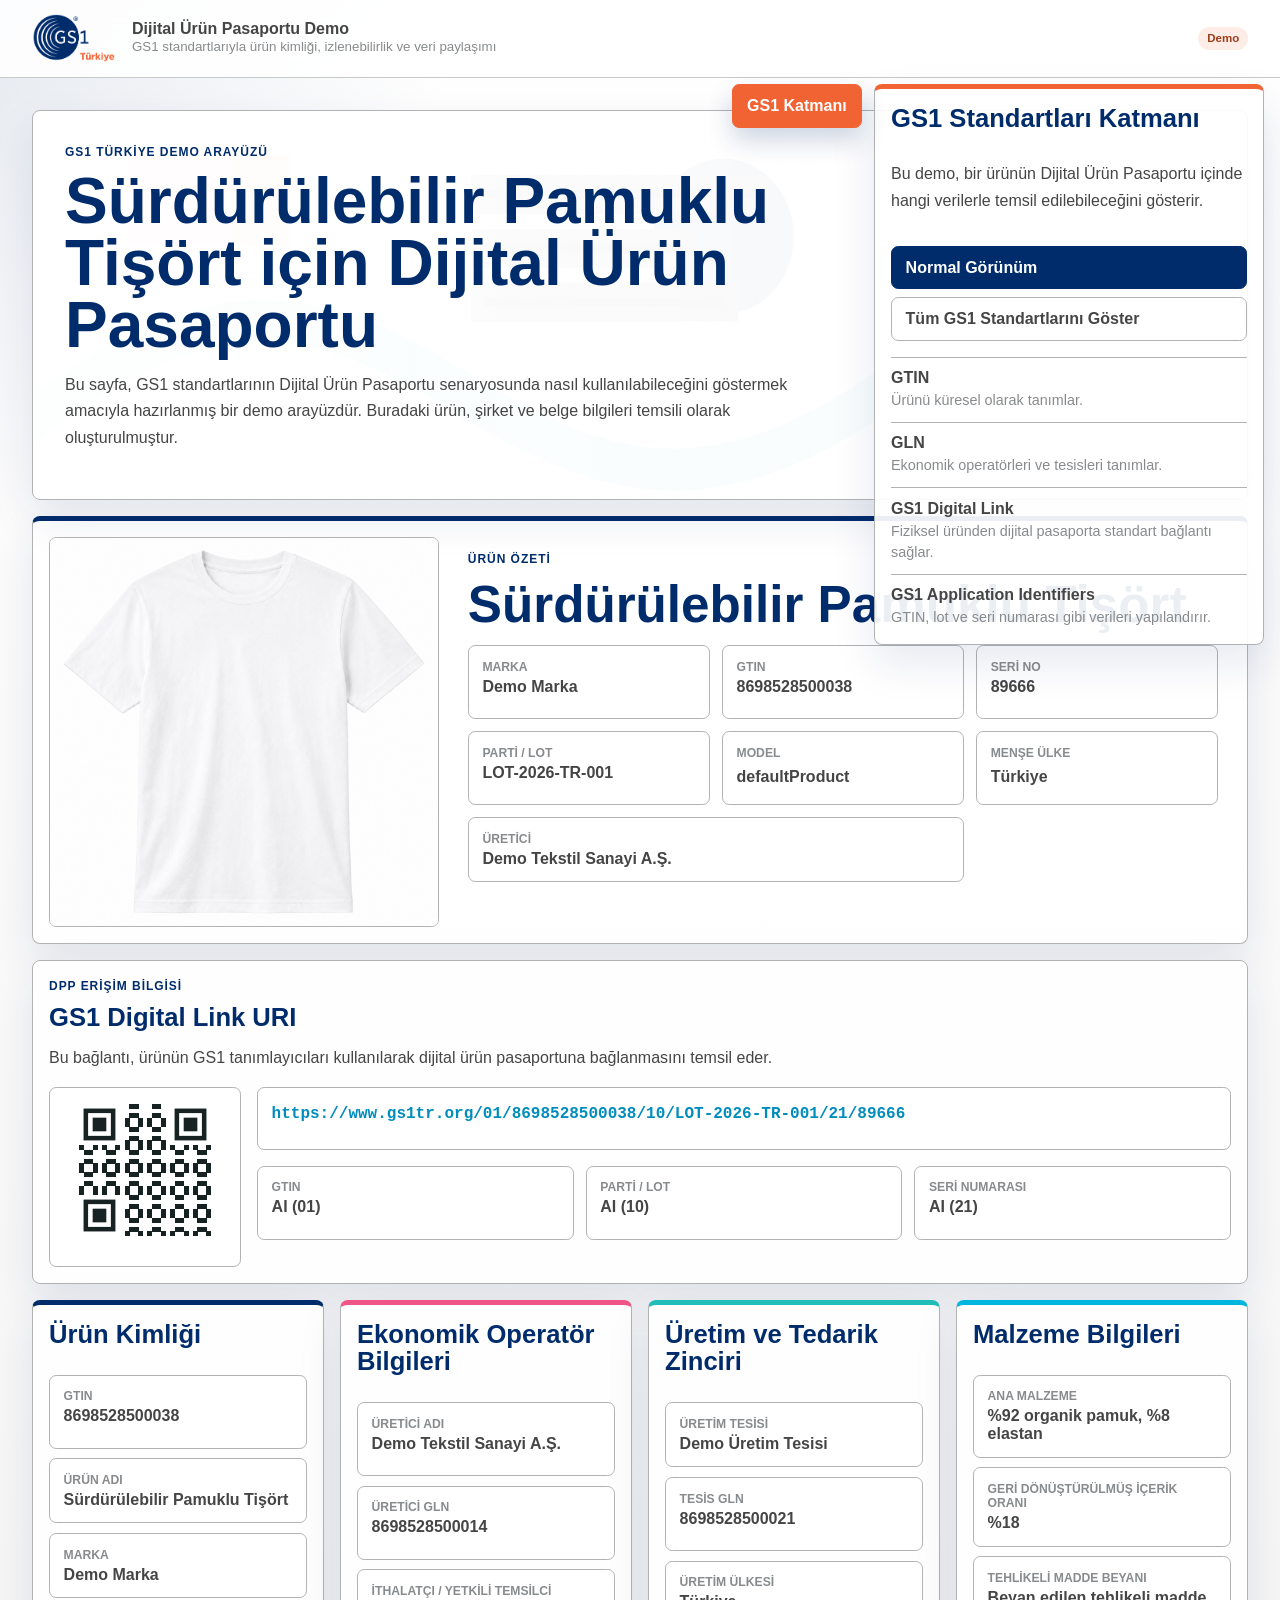
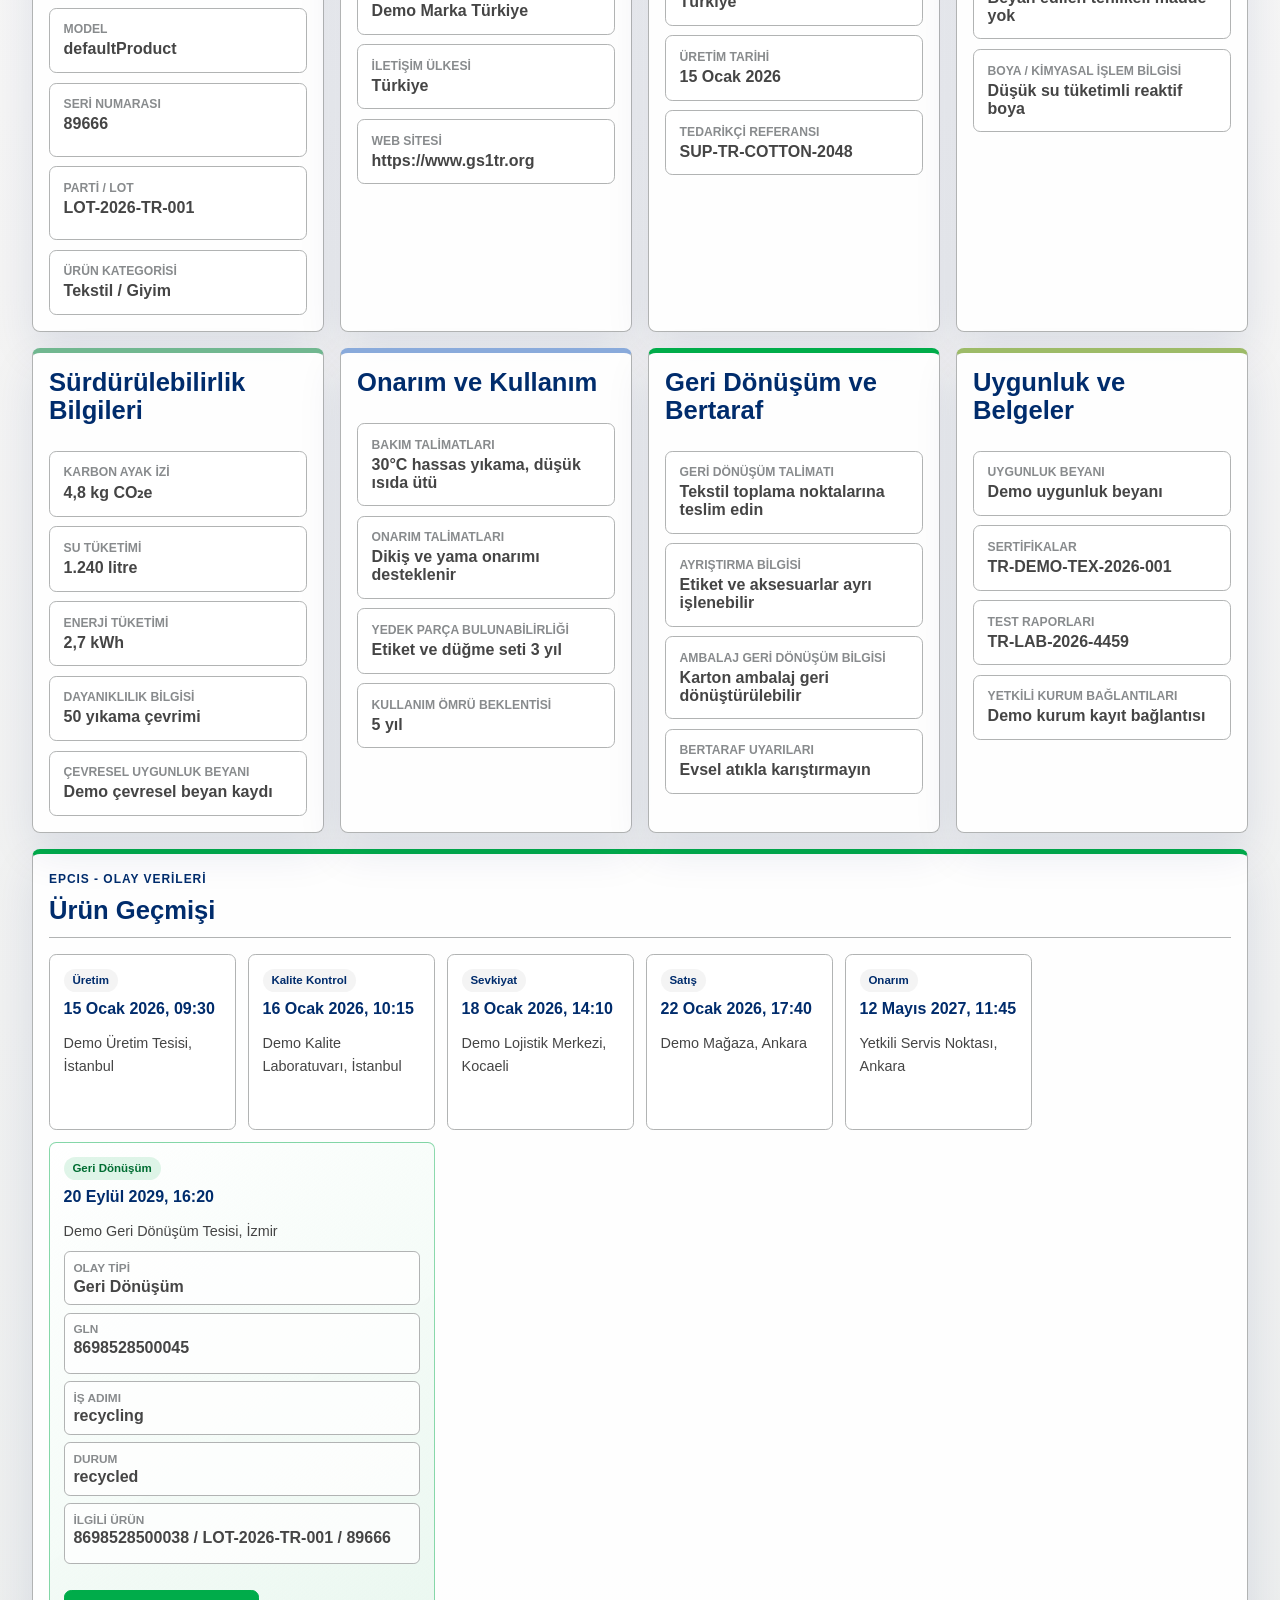
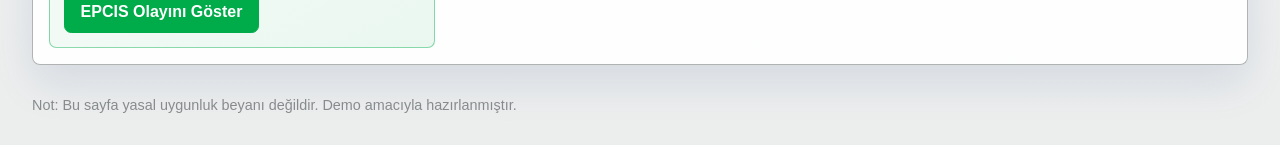
==== dpp-demo/index.html @ 686ea990 "Add DPP demo page" ====
<!doctype html>
<html lang="tr">
  <head>
    <meta charset="utf-8">
    <meta name="viewport" content="width=device-width, initial-scale=1">
    <title>GS1 Türkiye Dijital Ürün Pasaportu Demo</title>
    <link rel="stylesheet" href="styles.css">
  </head>
  <body data-highlight-mode="normal">
    <header class="site-header">
      <a class="brand" href="#" aria-label="GS1 Türkiye Dijital Ürün Pasaportu Demo">
        <img src="assets/GS1_Turkey_Localised_Large_RGB_2014-12-17.png" alt="GS1 Türkiye" class="brand-logo">
        <span>
          <strong>Dijital Ürün Pasaportu Demo</strong>
          <small>GS1 standartlarıyla ürün kimliği, izlenebilirlik ve veri paylaşımı</small>
        </span>
      </a>
      <span class="demo-badge">Demo</span>
    </header>

    <button class="standards-toggle" id="standards-toggle" type="button" aria-controls="standards-panel" aria-expanded="true">
      GS1 Katmanı
    </button>

    <main>
      <section class="intro-section" aria-labelledby="page-title">
        <div class="intro-copy">
          <p class="eyebrow">GS1 Türkiye demo arayüzü</p>
          <h1 id="page-title">Sürdürülebilir Pamuklu Tişört için Dijital Ürün Pasaportu</h1>
          <p>
            Bu sayfa, GS1 standartlarının Dijital Ürün Pasaportu senaryosunda nasıl kullanılabileceğini göstermek amacıyla hazırlanmış bir demo arayüzdür. Buradaki ürün, şirket ve belge bilgileri temsili olarak oluşturulmuştur.
          </p>
        </div>

        <aside class="standards-panel" id="standards-panel" aria-labelledby="standards-title">
          <h2 id="standards-title">GS1 Standartları Katmanı</h2>
          <p id="legend-text">Bu demo, bir ürünün Dijital Ürün Pasaportu içinde hangi verilerle temsil edilebileceğini gösterir.</p>
          <div class="mode-switch" aria-label="Highlight görünümü">
            <button class="mode-button active" type="button" data-mode="normal" aria-pressed="true">Normal Görünüm</button>
            <button class="mode-button" type="button" data-mode="allGs1" aria-pressed="false">Tüm GS1 Standartlarını Göster</button>
          </div>
          <dl class="standard-list">
            <div><dt>GTIN</dt><dd>Ürünü küresel olarak tanımlar.</dd></div>
            <div><dt>GLN</dt><dd>Ekonomik operatörleri ve tesisleri tanımlar.</dd></div>
            <div><dt>GS1 Digital Link</dt><dd>Fiziksel üründen dijital pasaporta standart bağlantı sağlar.</dd></div>
            <div><dt>GS1 Application Identifiers</dt><dd>GTIN, lot ve seri numarası gibi verileri yapılandırır.</dd></div>
          </dl>
        </aside>
      </section>

      <section class="product-summary" aria-labelledby="product-title">
        <div class="product-media">
          <img src="assets/white-tee.png" alt="Sürdürülebilir pamuklu tişört görseli">
        </div>

        <div class="product-info">
          <p class="eyebrow">Ürün Özeti</p>
          <h2 id="product-title">Sürdürülebilir Pamuklu Tişört</h2>
          <div class="info-grid">
            <article class="dpp-field" data-gs1="true" data-standard="Marka">
              <span class="field-label">Marka</span>
              <strong class="field-value">Demo Marka</strong>
              <span class="field-badges"><span>Ürün verisi</span></span>
            </article>
            <article class="dpp-field" data-gs1="true" data-standard="GTIN" data-ai="01">
              <span class="field-label">GTIN</span>
              <strong class="field-value">8698528500038</strong>
              <span class="field-badges"><span>GS1 GTIN</span><span>AI (01)</span></span>
            </article>
            <article class="dpp-field" data-gs1="true" data-standard="Seri Numarası" data-ai="21">
              <span class="field-label">Seri No</span>
              <strong class="field-value">89666</strong>
              <span class="field-badges"><span>AI (21)</span></span>
            </article>
            <article class="dpp-field" data-gs1="true" data-standard="Parti / Lot" data-ai="10">
              <span class="field-label">Parti / Lot</span>
              <strong class="field-value">LOT-2026-TR-001</strong>
              <span class="field-badges"><span>AI (10)</span></span>
            </article>
            <article>
              <span class="field-label">Model</span>
              <strong class="field-value">defaultProduct</strong>
            </article>
            <article>
              <span class="field-label">Menşe ülke</span>
              <strong class="field-value">Türkiye</strong>
            </article>
            <article class="wide">
              <span class="field-label">Üretici</span>
              <strong class="field-value">Demo Tekstil Sanayi A.Ş.</strong>
            </article>
          </div>
        </div>
      </section>

      <section class="digital-link-section card" aria-labelledby="digital-link-title">
        <div class="digital-link-intro">
          <p class="eyebrow">DPP Erişim Bilgisi</p>
          <h2 id="digital-link-title">GS1 Digital Link URI</h2>
          <p>Bu bağlantı, ürünün GS1 tanımlayıcıları kullanılarak dijital ürün pasaportuna bağlanmasını temsil eder.</p>
        </div>

        <div class="digital-link-body">
          <div class="qr-placeholder dpp-field" data-gs1="true" data-standard="GS1 Digital Link" data-ai="01 10 21">
            <canvas id="qr-canvas" width="132" height="132" aria-label="GS1 Digital Link QR temsili"></canvas>
            <span class="field-badges"><span>GS1 Digital Link</span></span>
          </div>

          <div class="digital-link-content">
            <div class="digital-link-box dpp-field" data-gs1="true" data-standard="GS1 Digital Link" data-ai="01 10 21">
              <code id="digital-link">https://www.gs1tr.org/01/8698528500038/10/LOT-2026-TR-001/21/89666</code>
              <span class="field-badges"><span>GS1 Digital Link</span><span>AI (01)</span><span>AI (10)</span><span>AI (21)</span></span>
            </div>
            <div class="ai-strip">
              <div class="dpp-field" data-gs1="true" data-standard="GTIN" data-ai="01">
                <span class="field-label">GTIN</span>
                <strong>AI (01)</strong>
                <span class="field-badges"><span>GTIN</span></span>
              </div>
              <div class="dpp-field" data-gs1="true" data-standard="Parti / Lot" data-ai="10">
                <span class="field-label">Parti / Lot</span>
                <strong>AI (10)</strong>
                <span class="field-badges"><span>Lot</span></span>
              </div>
              <div class="dpp-field" data-gs1="true" data-standard="Seri Numarası" data-ai="21">
                <span class="field-label">Seri Numarası</span>
                <strong>AI (21)</strong>
                <span class="field-badges"><span>Seri</span></span>
              </div>
            </div>
          </div>
        </div>
      </section>

      <section class="section-grid" aria-label="DPP bilgi bölümleri">
        <article class="passport-card">
          <h2>Ürün Kimliği</h2>
          <div class="field-list">
            <div class="dpp-field" data-gs1="true" data-standard="GTIN" data-ai="01"><span>GTIN</span><strong>8698528500038</strong><span class="field-badges"><span>GTIN</span></span></div>
            <div><span>Ürün adı</span><strong>Sürdürülebilir Pamuklu Tişört</strong></div>
            <div><span>Marka</span><strong>Demo Marka</strong></div>
            <div><span>Model</span><strong>defaultProduct</strong></div>
            <div class="dpp-field" data-gs1="true" data-standard="Seri Numarası" data-ai="21"><span>Seri numarası</span><strong>89666</strong><span class="field-badges"><span>AI (21)</span></span></div>
            <div class="dpp-field" data-gs1="true" data-standard="Parti / Lot" data-ai="10"><span>Parti / Lot</span><strong>LOT-2026-TR-001</strong><span class="field-badges"><span>AI (10)</span></span></div>
            <div><span>Ürün kategorisi</span><strong>Tekstil / Giyim</strong></div>
          </div>
        </article>

        <article class="passport-card">
          <h2>Ekonomik Operatör Bilgileri</h2>
          <div class="field-list">
            <div class="dpp-field" data-gs1="true" data-standard="Ekonomik Operatör"><span>Üretici adı</span><strong>Demo Tekstil Sanayi A.Ş.</strong><span class="field-badges"><span>Ekonomik operatör</span></span></div>
            <div class="dpp-field" data-gs1="true" data-standard="GLN"><span>Üretici GLN</span><strong>8698528500014</strong><span class="field-badges"><span>GLN</span></span></div>
            <div><span>İthalatçı / yetkili temsilci</span><strong>Demo Marka Türkiye</strong></div>
            <div><span>İletişim ülkesi</span><strong>Türkiye</strong></div>
            <div><span>Web sitesi</span><strong>https://www.gs1tr.org</strong></div>
          </div>
        </article>

        <article class="passport-card">
          <h2>Üretim ve Tedarik Zinciri</h2>
          <div class="field-list">
            <div><span>Üretim tesisi</span><strong>Demo Üretim Tesisi</strong></div>
            <div class="dpp-field" data-gs1="true" data-standard="GLN"><span>Tesis GLN</span><strong>8698528500021</strong><span class="field-badges"><span>GLN</span></span></div>
            <div><span>Üretim ülkesi</span><strong>Türkiye</strong></div>
            <div><span>Üretim tarihi</span><strong>15 Ocak 2026</strong></div>
            <div><span>Tedarikçi referansı</span><strong>SUP-TR-COTTON-2048</strong></div>
          </div>
        </article>

        <article class="passport-card">
          <h2>Malzeme Bilgileri</h2>
          <div class="field-list">
            <div><span>Ana malzeme</span><strong>%92 organik pamuk, %8 elastan</strong></div>
            <div><span>Geri dönüştürülmüş içerik oranı</span><strong>%18</strong></div>
            <div><span>Tehlikeli madde beyanı</span><strong>Beyan edilen tehlikeli madde yok</strong></div>
            <div><span>Boya / kimyasal işlem bilgisi</span><strong>Düşük su tüketimli reaktif boya</strong></div>
          </div>
        </article>

        <article class="passport-card">
          <h2>Sürdürülebilirlik Bilgileri</h2>
          <div class="field-list">
            <div><span>Karbon ayak izi</span><strong>4,8 kg CO₂e</strong></div>
            <div><span>Su tüketimi</span><strong>1.240 litre</strong></div>
            <div><span>Enerji tüketimi</span><strong>2,7 kWh</strong></div>
            <div><span>Dayanıklılık bilgisi</span><strong>50 yıkama çevrimi</strong></div>
            <div><span>Çevresel uygunluk beyanı</span><strong>Demo çevresel beyan kaydı</strong></div>
          </div>
        </article>

        <article class="passport-card">
          <h2>Onarım ve Kullanım</h2>
          <div class="field-list">
            <div><span>Bakım talimatları</span><strong>30°C hassas yıkama, düşük ısıda ütü</strong></div>
            <div><span>Onarım talimatları</span><strong>Dikiş ve yama onarımı desteklenir</strong></div>
            <div><span>Yedek parça bulunabilirliği</span><strong>Etiket ve düğme seti 3 yıl</strong></div>
            <div><span>Kullanım ömrü beklentisi</span><strong>5 yıl</strong></div>
          </div>
        </article>

        <article class="passport-card">
          <h2>Geri Dönüşüm ve Bertaraf</h2>
          <div class="field-list">
            <div><span>Geri dönüşüm talimatı</span><strong>Tekstil toplama noktalarına teslim edin</strong></div>
            <div><span>Ayrıştırma bilgisi</span><strong>Etiket ve aksesuarlar ayrı işlenebilir</strong></div>
            <div><span>Ambalaj geri dönüşüm bilgisi</span><strong>Karton ambalaj geri dönüştürülebilir</strong></div>
            <div><span>Bertaraf uyarıları</span><strong>Evsel atıkla karıştırmayın</strong></div>
          </div>
        </article>

        <article class="passport-card">
          <h2>Uygunluk ve Belgeler</h2>
          <div class="field-list">
            <div><span>Uygunluk beyanı</span><strong>Demo uygunluk beyanı</strong></div>
            <div><span>Sertifikalar</span><strong>TR-DEMO-TEX-2026-001</strong></div>
            <div><span>Test raporları</span><strong>TR-LAB-2026-4459</strong></div>
            <div><span>Yetkili kurum bağlantıları</span><strong>Demo kurum kayıt bağlantısı</strong></div>
          </div>
        </article>
      </section>

      <section class="history-section" aria-labelledby="history-title">
        <div class="section-heading">
          <p class="eyebrow">EPCIS - Olay Verileri</p>
          <h2 id="history-title">Ürün Geçmişi</h2>
        </div>

        <div class="timeline">
          <article class="history-event">
            <span class="event-kicker">Üretim</span>
            <h3>15 Ocak 2026, 09:30</h3>
            <p>Demo Üretim Tesisi, İstanbul</p>
          </article>
          <article class="history-event">
            <span class="event-kicker">Kalite Kontrol</span>
            <h3>16 Ocak 2026, 10:15</h3>
            <p>Demo Kalite Laboratuvarı, İstanbul</p>
          </article>
          <article class="history-event">
            <span class="event-kicker">Sevkiyat</span>
            <h3>18 Ocak 2026, 14:10</h3>
            <p>Demo Lojistik Merkezi, Kocaeli</p>
          </article>
          <article class="history-event">
            <span class="event-kicker">Satış</span>
            <h3>22 Ocak 2026, 17:40</h3>
            <p>Demo Mağaza, Ankara</p>
          </article>
          <article class="history-event">
            <span class="event-kicker">Onarım</span>
            <h3>12 Mayıs 2027, 11:45</h3>
            <p>Yetkili Servis Noktası, Ankara</p>
          </article>
          <article class="history-event recycling-event dpp-field" data-gs1="true" data-standard="EPCIS">
            <span class="event-kicker">Geri Dönüşüm</span>
            <h3>20 Eylül 2029, 16:20</h3>
            <p>Demo Geri Dönüşüm Tesisi, İzmir</p>
            <dl>
              <div><dt>Olay tipi</dt><dd>Geri Dönüşüm</dd></div>
              <div class="dpp-field" data-gs1="true" data-standard="GLN/SGLN"><dt>GLN</dt><dd>8698528500045</dd><span class="field-badges"><span>GLN / SGLN</span></span></div>
              <div><dt>İş adımı</dt><dd>recycling</dd></div>
              <div><dt>Durum</dt><dd>recycled</dd></div>
              <div class="dpp-field" data-gs1="true" data-standard="GS1 Digital Link"><dt>İlgili ürün</dt><dd>8698528500038 / LOT-2026-TR-001 / 89666</dd><span class="field-badges"><span>Digital Link</span></span></div>
            </dl>
            <span class="field-badges"><span>EPCIS Event</span></span>
            <button class="show-epcis-button" type="button" data-event-id="recycling-event">EPCIS Olayını Göster</button>
          </article>
        </div>
      </section>
    </main>

    <footer class="site-footer">
      Not: Bu sayfa yasal uygunluk beyanı değildir. Demo amacıyla hazırlanmıştır.
    </footer>

    <div class="modal-backdrop" id="epcis-modal" hidden aria-hidden="true">
      <section class="modal" role="dialog" aria-modal="true" aria-labelledby="epcis-title" aria-describedby="epcis-description">
        <header class="modal-header">
          <div>
            <p class="eyebrow">Geri Dönüşüm Olayı</p>
            <h2 id="epcis-title">EPCIS Event Payload</h2>
            <p id="epcis-description">Bu JSON payload, ürünün geri dönüşüm aşamasındaki izlenebilirlik olayını EPCIS 2.0 formatına benzer şekilde temsil eder.</p>
          </div>
          <button class="icon-button close-modal" type="button" aria-label="Kapat">×</button>
        </header>
        <pre class="epcis-code dpp-field" data-gs1="true" data-standard="EPCIS"><code id="epcis-json"></code><span class="field-badges"><span>EPCIS</span><span>GS1 Digital Link</span><span>GLN / SGLN</span></span></pre>
        <div class="epcis-explainer">
          <p>Bu olay, ürünün geri dönüşüm tesisinde gözlemlendiğini gösterir. EPCIS eventTime ile olay zamanını, epcList ile ilgili ürünü, bizStep ile iş adımını, disposition ile ürünün durumunu, readPoint ve bizLocation ile olayın gerçekleştiği yeri temsil eder.</p>
          <ul>
            <li><strong>eventTime:</strong> Olayın gerçekleştiği zaman</li>
            <li><strong>epcList:</strong> Olayla ilişkili ürün veya ürün instance bağlantısı</li>
            <li><strong>action:</strong> Olayın türü; örnekte OBSERVE</li>
            <li><strong>bizStep:</strong> İş süreci adımı; örnekte recycling</li>
            <li><strong>disposition:</strong> Ürünün olay sonrasındaki durumu; örnekte recycled</li>
            <li><strong>readPoint / bizLocation:</strong> Olayın yakalandığı nokta ve iş lokasyonu</li>
            <li><strong>sourceList / destinationList:</strong> Kaynak ve hedef taraf bilgisi</li>
            <li><strong>ilmd:</strong> Olayla ilişkili ek yaşam döngüsü veya malzeme verisi</li>
          </ul>
          <p class="notice">Bu payload demo amaçlıdır; gerçek bir uygunluk beyanı veya resmi EPCIS kaydı değildir.</p>
        </div>
        <footer class="modal-actions">
          <button class="secondary-button close-modal" type="button">Kapat</button>
          <button class="primary-button" id="copy-epcis" type="button">JSON'u Kopyala</button>
        </footer>
      </section>
    </div>

    <div class="toast" id="toast" role="status" aria-live="polite"></div>
    <script src="app.js"></script>
  </body>
</html>
---- dpp-demo/styles.css ----
:root {
  --bg: #f4f4f4;
  --surface: #ffffff;
  --surface-soft: #f4f4f4;
  --ink: #454545;
  --muted: #888b8d;
  --line: #b1b3b3;
  --gs1-blue: #002c6c;
  --gs1-orange: #f26334;
  --gs1-purple: #af96d4;
  --gs1-link: #008dbd;
  --gs1-teal: #22bcb9;
  --gs1-forest: #00ac4a;
  --gs1-raspberry: #f05587;
  --gs1-slate: #89aadb;
  --gs1-sky: #00b6de;
  --gs1-mist: #8db9ca;
  --gs1-mint: #71b790;
  --gs1-grass: #7ac143;
  --gs1-olive: #9dbb68;
  --shadow: 0 18px 44px rgba(0, 44, 108, 0.1);
}

* {
  box-sizing: border-box;
}

html {
  scroll-behavior: smooth;
}

body {
  margin: 0;
  background:
    linear-gradient(135deg, rgba(0, 44, 108, 0.1), transparent 24rem),
    linear-gradient(180deg, #ffffff 0%, var(--bg) 56%, #eceeee 100%);
  color: var(--ink);
  font-family: "Gotham Office", Gotham, Arial, sans-serif;
}

a {
  color: var(--gs1-link);
}

button,
input {
  font: inherit;
}

button {
  cursor: pointer;
}

main {
  width: min(1440px, 100%);
  margin: 0 auto;
  padding: clamp(1rem, 2.6vw, 2rem);
}

.site-header {
  position: sticky;
  top: 0;
  z-index: 20;
  display: flex;
  align-items: center;
  justify-content: space-between;
  gap: 1rem;
  padding: 0.9rem clamp(1rem, 3vw, 2rem);
  border-bottom: 1px solid rgba(177, 179, 179, 0.7);
  background: rgba(255, 255, 255, 0.88);
  backdrop-filter: blur(16px);
}

.brand {
  display: inline-flex;
  align-items: center;
  gap: 0.85rem;
  min-width: 0;
  color: var(--ink);
  text-decoration: none;
}

.brand-logo {
  width: 5.4rem;
  height: 3rem;
  flex: 0 0 auto;
  object-fit: contain;
  object-position: left center;
}

.brand strong,
.brand small {
  display: block;
}

.brand strong {
  font-size: 1rem;
}

.brand small {
  color: var(--muted);
  line-height: 1.35;
}

.demo-badge,
.field-badges span,
.event-kicker {
  display: inline-flex;
  align-items: center;
  width: fit-content;
  min-height: 1.45rem;
  border-radius: 999px;
  padding: 0.15rem 0.55rem;
  font-size: 0.72rem;
  font-weight: 800;
  line-height: 1;
}

.demo-badge {
  background: rgba(242, 99, 52, 0.12);
  color: #9c3d1b;
}

.eyebrow {
  margin: 0 0 0.45rem;
  color: var(--gs1-blue);
  font-size: 0.75rem;
  font-weight: 850;
  letter-spacing: 0.08em;
  text-transform: uppercase;
}

h1,
h2,
h3,
p,
dl {
  margin-top: 0;
}

h1 {
  max-width: 850px;
  margin-bottom: 1rem;
  color: var(--gs1-blue);
  font-size: clamp(2.15rem, 5vw, 5rem);
  line-height: 0.97;
}

h2 {
  margin-bottom: 0.8rem;
  color: var(--gs1-blue);
  font-size: clamp(1.25rem, 2vw, 1.8rem);
  line-height: 1.08;
}

h3 {
  margin-bottom: 0.35rem;
  color: var(--gs1-blue);
  font-size: 1rem;
}

p {
  color: var(--ink);
  line-height: 1.65;
}

.intro-section {
  display: grid;
  grid-template-columns: minmax(0, 1fr);
  gap: 1rem;
  align-items: stretch;
  margin-bottom: 1rem;
}

.intro-copy,
.standards-panel,
.card,
.product-summary,
.passport-card,
.history-section {
  border: 1px solid var(--line);
  border-radius: 0.5rem;
  background: rgba(255, 255, 255, 0.92);
  box-shadow: var(--shadow);
}

.intro-copy {
  min-height: 22rem;
  padding: clamp(1.25rem, 3vw, 2rem);
  background:
    linear-gradient(90deg, rgba(255, 255, 255, 0.96), rgba(255, 255, 255, 0.78)),
    url("assets/passport-pattern.svg") center / cover;
}

.intro-copy p {
  max-width: 760px;
}

.standards-panel {
  position: fixed;
  top: 5.25rem;
  right: 1rem;
  z-index: 30;
  display: grid;
  gap: 1rem;
  width: min(390px, calc(100vw - 2rem));
  max-height: calc(100vh - 6.5rem);
  overflow: auto;
  padding: 1rem;
  border-top: 5px solid var(--gs1-orange);
  transition: transform 220ms ease, opacity 220ms ease, visibility 220ms ease;
}

.standards-panel.is-collapsed {
  transform: translateX(calc(100% + 1.25rem));
  opacity: 0;
  visibility: hidden;
}

.standards-toggle {
  position: fixed;
  top: 5.25rem;
  right: 1rem;
  z-index: 35;
  min-height: 2.75rem;
  border: 1px solid var(--gs1-blue);
  border-radius: 0.45rem;
  padding: 0 0.9rem;
  background: var(--gs1-blue);
  color: #fff;
  font-weight: 850;
  box-shadow: 0 12px 26px rgba(0, 44, 108, 0.2);
  transition: transform 220ms ease, background-color 160ms ease;
}

.standards-toggle[aria-expanded="true"] {
  transform: translateX(calc(-390px - 0.75rem));
  background: var(--gs1-orange);
  border-color: var(--gs1-orange);
}

.standards-toggle:hover {
  background: var(--gs1-link);
  border-color: var(--gs1-link);
}

.mode-switch {
  display: grid;
  gap: 0.5rem;
}

.mode-button,
.primary-button,
.secondary-button,
.show-epcis-button,
.icon-button {
  min-height: 2.7rem;
  border: 1px solid var(--line);
  border-radius: 0.45rem;
  background: #fff;
  color: var(--ink);
  font-weight: 800;
  transition: 160ms ease;
}

.mode-button {
  text-align: left;
  padding: 0 0.85rem;
}

.mode-button.active,
.primary-button {
  border-color: var(--gs1-blue);
  background: var(--gs1-blue);
  color: #fff;
}

.mode-button[data-mode="allGs1"].active {
  border-color: var(--gs1-orange);
  background: var(--gs1-orange);
}

.secondary-button {
  padding: 0 1rem;
}

.primary-button {
  padding: 0 1rem;
}

.show-epcis-button {
  width: fit-content;
  padding: 0 1rem;
  border-color: var(--gs1-forest);
  background: var(--gs1-forest);
  color: #fff;
}

.icon-button {
  display: grid;
  width: 2.7rem;
  place-items: center;
  font-size: 1.5rem;
}

.mode-button:hover,
.primary-button:hover,
.secondary-button:hover,
.show-epcis-button:hover,
.icon-button:hover {
  transform: translateY(-1px);
  box-shadow: 0 10px 20px rgba(24, 35, 34, 0.12);
}

.standard-list {
  display: grid;
  gap: 0.7rem;
  margin-bottom: 0;
}

.standard-list div {
  border-top: 1px solid var(--line);
  padding-top: 0.7rem;
}

.standard-list dt {
  font-weight: 850;
}

.standard-list dd {
  margin: 0.2rem 0 0;
  color: var(--muted);
  font-size: 0.9rem;
  line-height: 1.45;
}

.product-summary {
  display: grid;
  grid-template-columns: minmax(260px, 390px) minmax(0, 1fr);
  gap: 1rem;
  margin-bottom: 1rem;
  padding: 1rem;
  border-top: 5px solid var(--gs1-blue);
}

.product-media {
  display: grid;
  gap: 1rem;
}

.product-media > img {
  width: 100%;
  min-height: 22rem;
  object-fit: contain;
  border: 1px solid var(--line);
  border-radius: 0.45rem;
  background: var(--surface-soft);
}

.qr-placeholder {
  display: grid;
  justify-items: center;
  align-content: center;
  gap: 0.55rem;
  padding: 1rem;
  border: 1px solid var(--line);
  border-radius: 0.45rem;
  background: #fff;
}

#qr-canvas {
  width: 8.25rem;
  height: 8.25rem;
  image-rendering: pixelated;
}

.product-info {
  min-width: 0;
  padding: clamp(0.5rem, 1vw, 1rem);
}

.product-info h2 {
  font-size: clamp(2rem, 4vw, 3.6rem);
  letter-spacing: 0;
}

.info-grid,
.ai-strip {
  display: grid;
  grid-template-columns: repeat(3, minmax(0, 1fr));
  gap: 0.75rem;
}

.info-grid article,
.ai-strip > div,
.field-list > div,
.digital-link-box {
  position: relative;
  display: grid;
  gap: 0.25rem;
  min-width: 0;
  border: 1px solid var(--line);
  border-radius: 0.45rem;
  padding: 0.85rem;
  background: #fff;
}

.info-grid .wide {
  grid-column: span 2;
}

.field-label,
.field-list span:first-child,
.ai-strip .field-label {
  color: var(--muted);
  font-size: 0.76rem;
  font-weight: 850;
  text-transform: uppercase;
}

.field-value,
.field-list strong,
.ai-strip strong {
  min-width: 0;
  overflow-wrap: anywhere;
}

.field-badges {
  display: flex;
  flex-wrap: wrap;
  gap: 0.3rem;
  margin-top: 0.3rem;
}

.field-badges span {
  display: none;
  background: rgba(0, 141, 189, 0.12);
  color: var(--gs1-blue);
}

.digital-link-section {
  display: grid;
  gap: 1rem;
  margin-bottom: 1rem;
  padding: 1rem;
}

.digital-link-intro p:last-child {
  margin-bottom: 0;
}

.digital-link-body {
  display: grid;
  grid-template-columns: minmax(9.5rem, 12rem) minmax(0, 1fr);
  align-items: start;
  gap: 1rem;
}

.digital-link-content {
  display: grid;
  gap: 1rem;
  min-width: 0;
}

.digital-link-box code {
  overflow-wrap: anywhere;
  color: var(--gs1-link);
  font-family: ui-monospace, SFMono-Regular, Menlo, monospace;
  font-weight: 850;
  line-height: 1.55;
}

.section-grid {
  display: grid;
  grid-template-columns: repeat(4, minmax(0, 1fr));
  gap: 1rem;
}

.passport-card {
  display: grid;
  align-content: start;
  gap: 0.85rem;
  padding: 1rem;
  border-top: 5px solid var(--gs1-blue);
}

.passport-card:nth-child(2) {
  border-top-color: var(--gs1-raspberry);
}

.passport-card:nth-child(3) {
  border-top-color: var(--gs1-teal);
}

.passport-card:nth-child(4) {
  border-top-color: var(--gs1-sky);
}

.passport-card:nth-child(5) {
  border-top-color: var(--gs1-mint);
}

.passport-card:nth-child(6) {
  border-top-color: var(--gs1-slate);
}

.passport-card:nth-child(7) {
  border-top-color: var(--gs1-forest);
}

.passport-card:nth-child(8) {
  border-top-color: var(--gs1-olive);
}

.field-list {
  display: grid;
  gap: 0.6rem;
}

.history-section {
  margin-top: 1rem;
  padding: 1rem;
  border-top: 5px solid var(--gs1-forest);
}

.section-heading {
  display: flex;
  flex-direction: column;
  justify-content: flex-start;
  align-items: flex-start;
  gap: 0;
  border-bottom: 1px solid var(--line);
  margin-bottom: 1rem;
  padding-bottom: 0.8rem;
}

.section-heading h2 {
  margin-bottom: 0;
}

.timeline {
  display: grid;
  grid-template-columns: repeat(6, minmax(0, 1fr));
  gap: 0.75rem;
}

.history-event {
  display: grid;
  align-content: start;
  gap: 0.5rem;
  min-height: 11rem;
  border: 1px solid var(--line);
  border-radius: 0.45rem;
  padding: 0.85rem;
  background: #fff;
}

.event-kicker {
  background: var(--surface-soft);
  color: var(--gs1-blue);
}

.history-event p {
  margin-bottom: 0;
  font-size: 0.9rem;
}

.recycling-event {
  grid-column: span 2;
  border-color: rgba(0, 172, 74, 0.45);
  background: linear-gradient(145deg, #ffffff, rgba(0, 172, 74, 0.08));
}

.recycling-event .event-kicker {
  background: rgba(0, 172, 74, 0.12);
  color: #006d32;
}

.recycling-event dl {
  display: grid;
  gap: 0.45rem;
  margin-bottom: 0.3rem;
}

.recycling-event dl div {
  display: grid;
  gap: 0.15rem;
  border: 1px solid var(--line);
  border-radius: 0.38rem;
  padding: 0.55rem;
  background: rgba(255, 255, 255, 0.78);
}

.recycling-event dt {
  color: var(--muted);
  font-size: 0.74rem;
  font-weight: 850;
  text-transform: uppercase;
}

.recycling-event dd {
  margin: 0;
  overflow-wrap: anywhere;
  font-weight: 750;
}

.site-footer {
  width: min(1440px, 100%);
  margin: 0 auto;
  padding: 0 2rem 2rem;
  color: var(--muted);
  font-size: 0.9rem;
}

.modal-backdrop {
  position: fixed;
  inset: 0;
  z-index: 50;
  display: grid;
  place-items: center;
  padding: 1rem;
  background: rgba(0, 44, 108, 0.58);
}

.modal-backdrop[hidden] {
  display: none;
}

.modal {
  display: grid;
  grid-template-rows: auto minmax(0, 1fr) auto auto;
  width: min(980px, 100%);
  max-height: min(92vh, 980px);
  overflow: hidden;
  border: 1px solid rgba(255, 255, 255, 0.3);
  border-radius: 0.5rem;
  background: #fff;
  box-shadow: 0 24px 90px rgba(0, 0, 0, 0.3);
}

.modal-header,
.modal-actions {
  display: flex;
  align-items: flex-start;
  justify-content: space-between;
  gap: 1rem;
  padding: 1rem;
  border-bottom: 1px solid var(--line);
}

.modal-header p {
  margin-bottom: 0;
}

.epcis-code {
  min-height: 15rem;
  max-height: 36vh;
  overflow: auto;
  margin: 0;
  border: 0;
  border-radius: 0;
  padding: 1rem;
  background: #1f2933;
  color: #eef8fb;
  font-family: ui-monospace, SFMono-Regular, Menlo, monospace;
  font-size: 0.82rem;
  line-height: 1.55;
}

.epcis-code code {
  white-space: pre;
}

.epcis-explainer {
  max-height: 28vh;
  overflow: auto;
  padding: 1rem;
}

.epcis-explainer ul {
  display: grid;
  gap: 0.35rem;
  margin: 0;
  padding-left: 1.1rem;
  color: var(--muted);
}

.notice {
  margin: 1rem 0 0;
  border-left: 4px solid var(--gs1-orange);
  padding-left: 0.8rem;
  color: var(--ink);
  font-weight: 750;
}

.modal-actions {
  align-items: center;
  border-top: 1px solid var(--line);
  border-bottom: 0;
}

.toast {
  position: fixed;
  right: 1rem;
  bottom: 1rem;
  z-index: 60;
  max-width: min(24rem, calc(100vw - 2rem));
  transform: translateY(1rem);
  border-radius: 0.45rem;
  padding: 0.85rem 1rem;
  background: var(--gs1-blue);
  color: #fff;
  opacity: 0;
  pointer-events: none;
  transition: 180ms ease;
}

.toast.visible {
  transform: translateY(0);
  opacity: 1;
}

.dpp-field {
  transition: outline-color 180ms ease, background-color 180ms ease, box-shadow 180ms ease;
}

body[data-highlight-mode="allGs1"] .dpp-field[data-gs1="true"] {
  outline: 2px solid var(--gs1-orange);
  outline-offset: 2px;
  background: rgba(242, 99, 52, 0.08);
  box-shadow: 0 0 0 5px rgba(242, 99, 52, 0.08);
}

body[data-highlight-mode="allGs1"] .modal .dpp-field[data-gs1="true"] {
  outline: 0;
  background: initial;
  box-shadow: none;
}

body[data-highlight-mode="allGs1"] .modal .epcis-code.dpp-field[data-gs1="true"] {
  background: #1f2933;
  color: #eef8fb;
}

body[data-highlight-mode="allGs1"] .dpp-field[data-gs1="true"] > .field-badges span,
body[data-highlight-mode="allGs1"] .dpp-field[data-gs1="true"] .field-badges span {
  display: inline-flex;
}

body[data-highlight-mode="allGs1"] .field-badges span {
  background: rgba(242, 99, 52, 0.13);
  color: #9a3a16;
}

@media (max-width: 1180px) {
  .section-grid {
    grid-template-columns: repeat(2, minmax(0, 1fr));
  }

  .timeline {
    grid-template-columns: repeat(3, minmax(0, 1fr));
  }
}

@media (max-width: 900px) {
  .intro-section,
  .product-summary,
  .digital-link-body {
    grid-template-columns: 1fr;
  }

  .info-grid,
  .ai-strip {
    grid-template-columns: repeat(2, minmax(0, 1fr));
  }
}

@media (max-width: 680px) {
  main {
    padding: 0.75rem;
  }

  .site-header {
    align-items: flex-start;
    flex-direction: column;
  }

  .standards-panel {
    top: 4.5rem;
    right: 0.75rem;
    bottom: 4.75rem;
    width: calc(100vw - 1.5rem);
    max-height: none;
  }

  .standards-toggle,
  .standards-toggle[aria-expanded="true"] {
    top: auto;
    right: 0.75rem;
    bottom: 0.75rem;
    transform: none;
  }

  .brand {
    align-items: flex-start;
  }

  h1 {
    font-size: 2.35rem;
  }

  .info-grid,
  .ai-strip,
  .section-grid,
  .timeline {
    grid-template-columns: 1fr;
  }

  .info-grid .wide,
  .recycling-event {
    grid-column: auto;
  }

  .modal {
    max-height: 94vh;
  }

  .modal-header,
  .modal-actions {
    flex-direction: column;
  }

  .modal-actions button {
    width: 100%;
  }
}
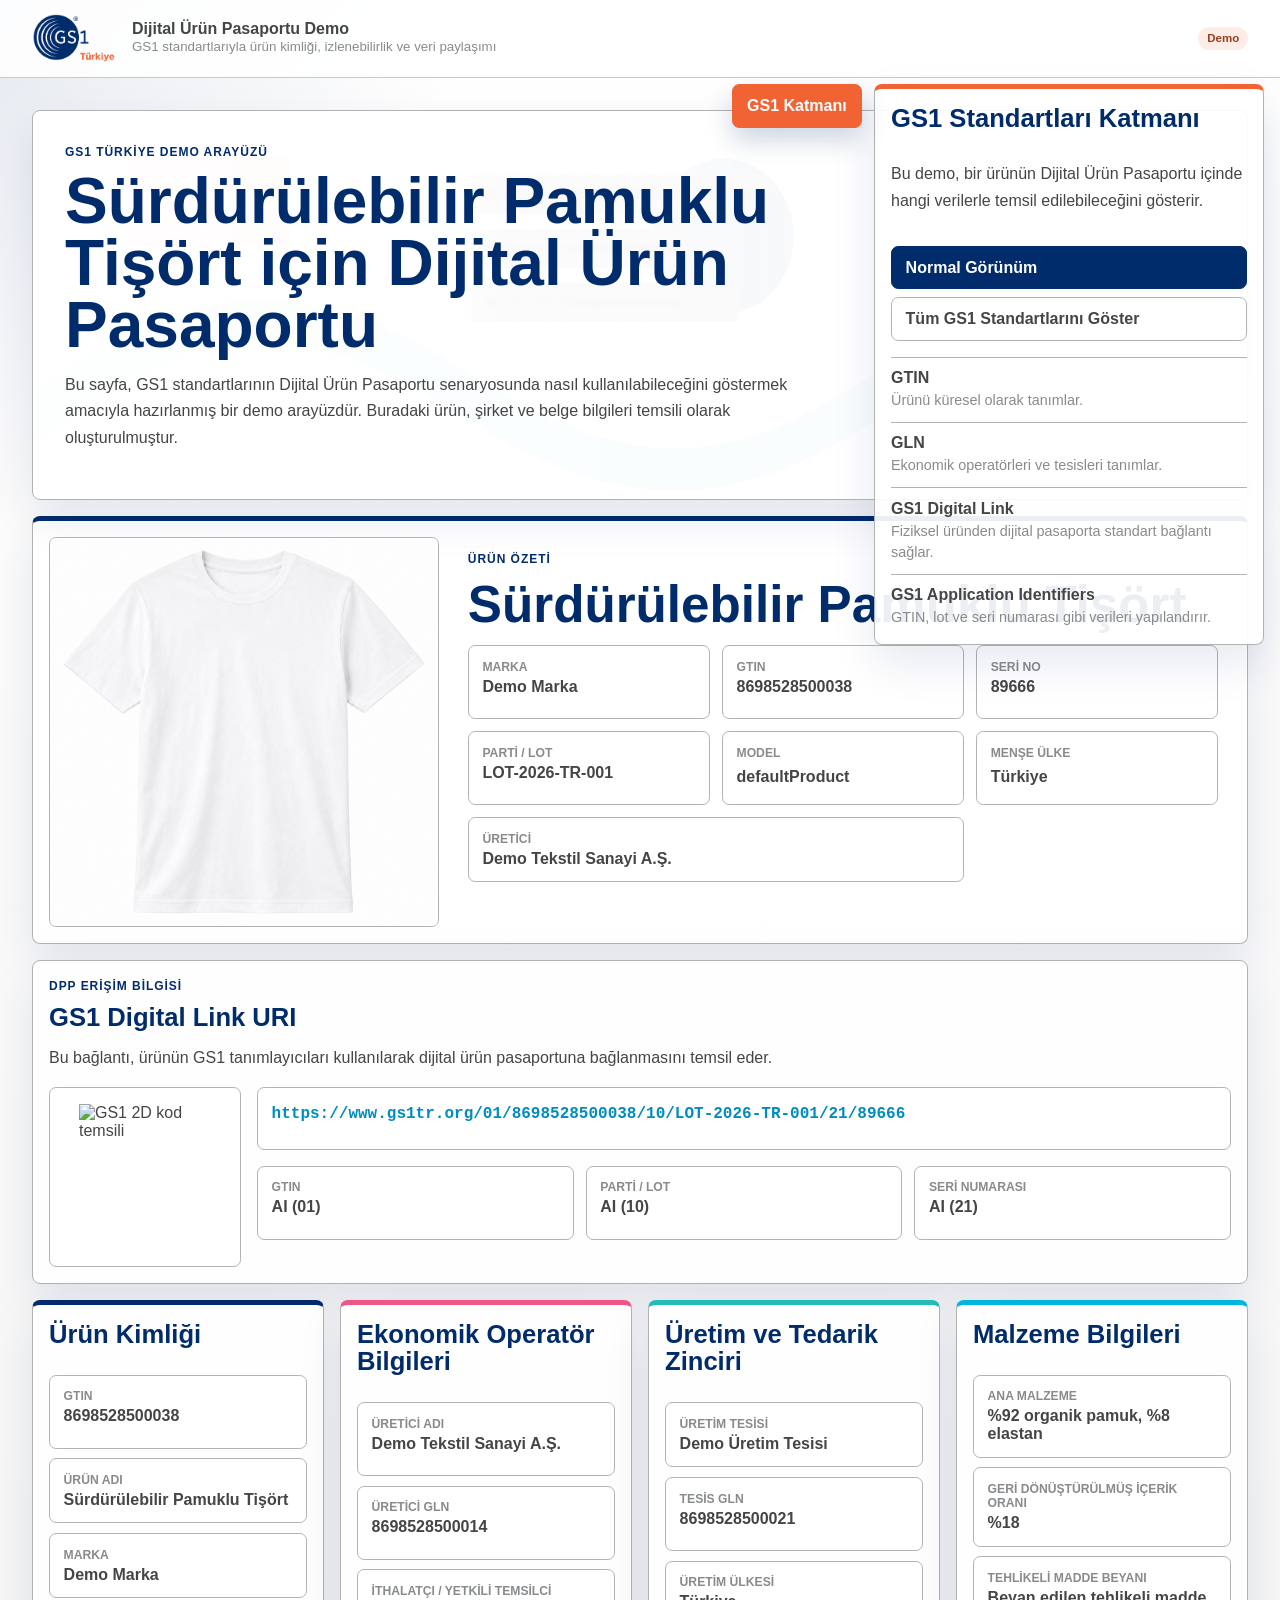
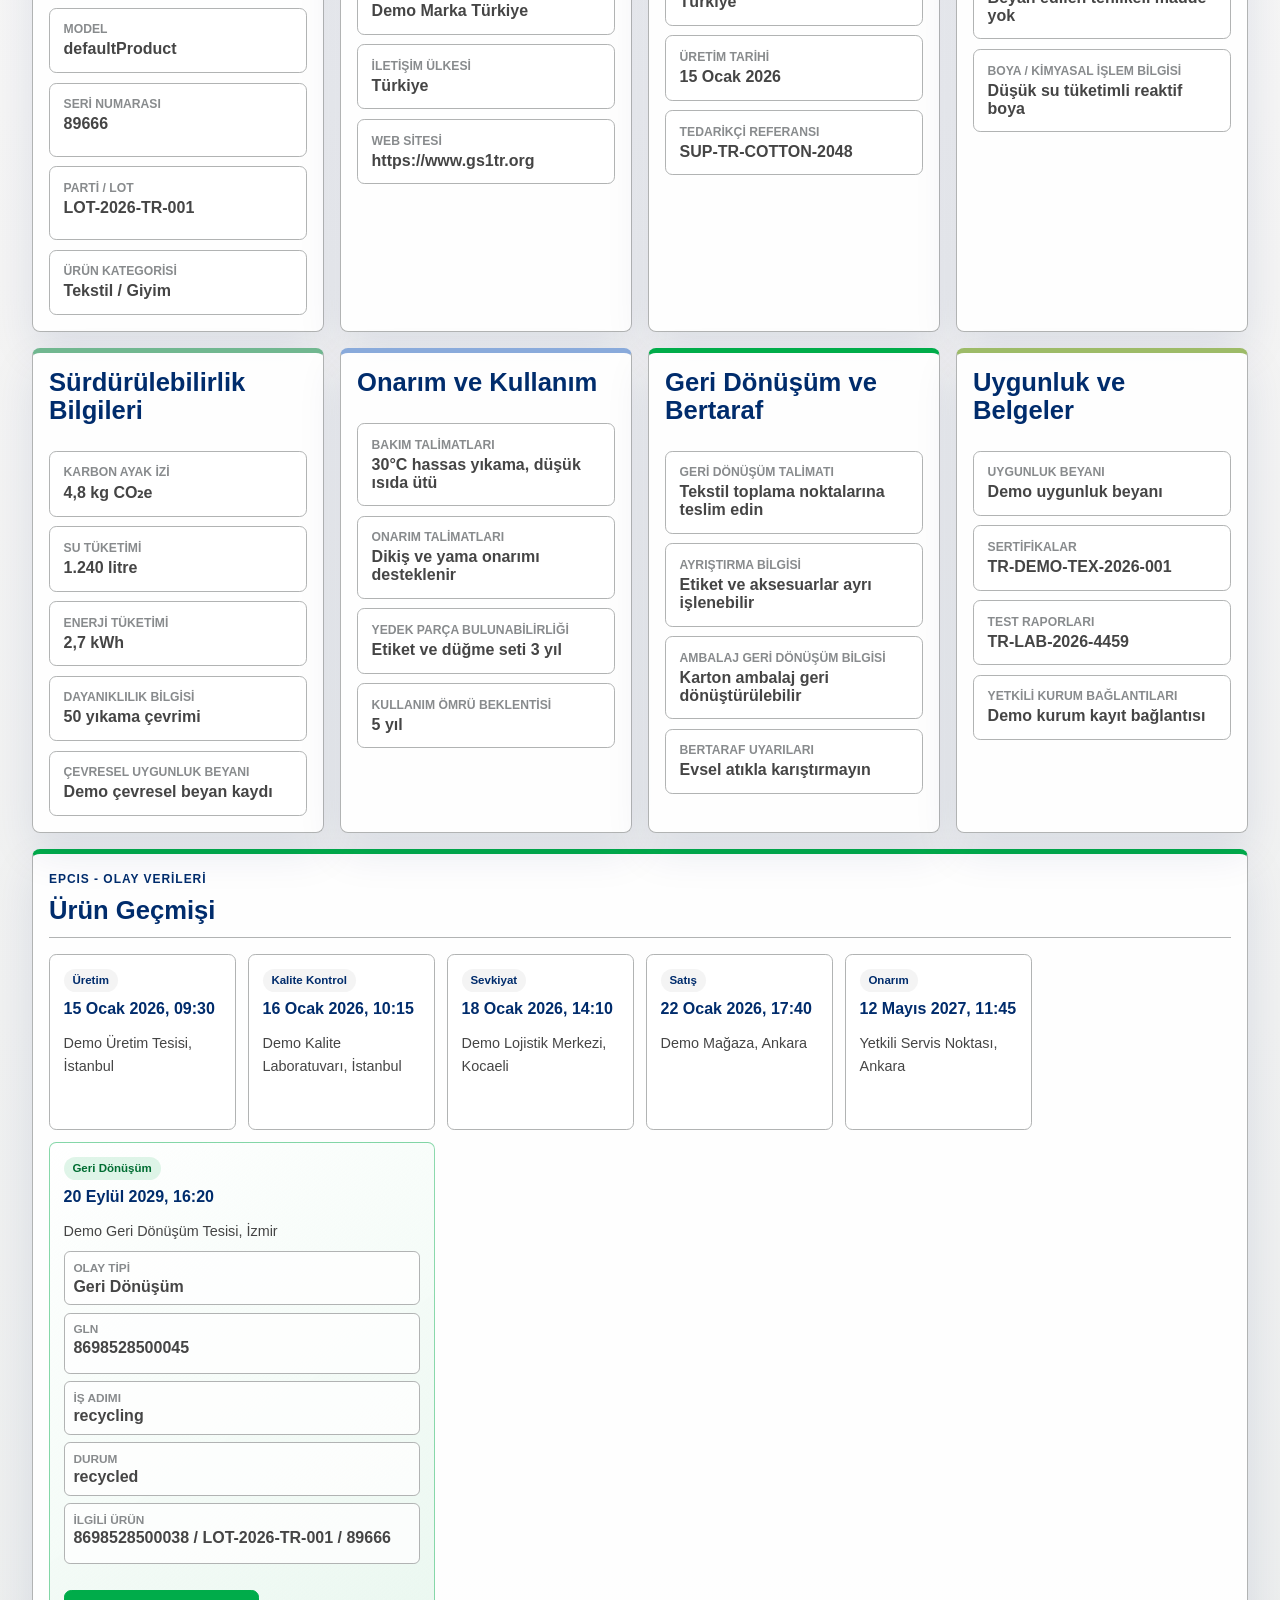
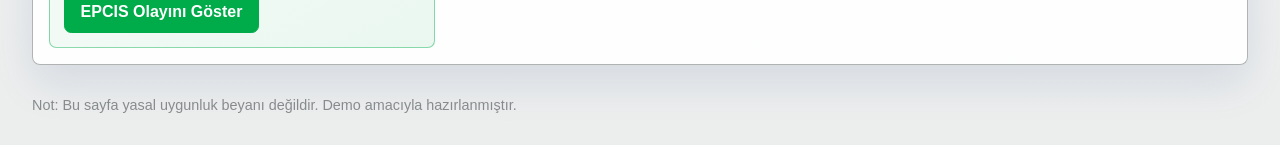
==== commit 885c1ff6: "Replace QR canvas with GS1 2D SVG" ====
--- a/dpp-demo/index.html
+++ b/dpp-demo/index.html
@@ -102,7 +102,7 @@
 
         <div class="digital-link-body">
           <div class="qr-placeholder dpp-field" data-gs1="true" data-standard="GS1 Digital Link" data-ai="01 10 21">
-            <canvas id="qr-canvas" width="132" height="132" aria-label="GS1 Digital Link QR temsili"></canvas>
+            <img id="qr-svg" src="assets/gs1-2d.svg" width="132" height="132" alt="GS1 2D kod temsili" aria-label="GS1 Digital Link QR temsili">
             <span class="field-badges"><span>GS1 Digital Link</span></span>
           </div>
 
